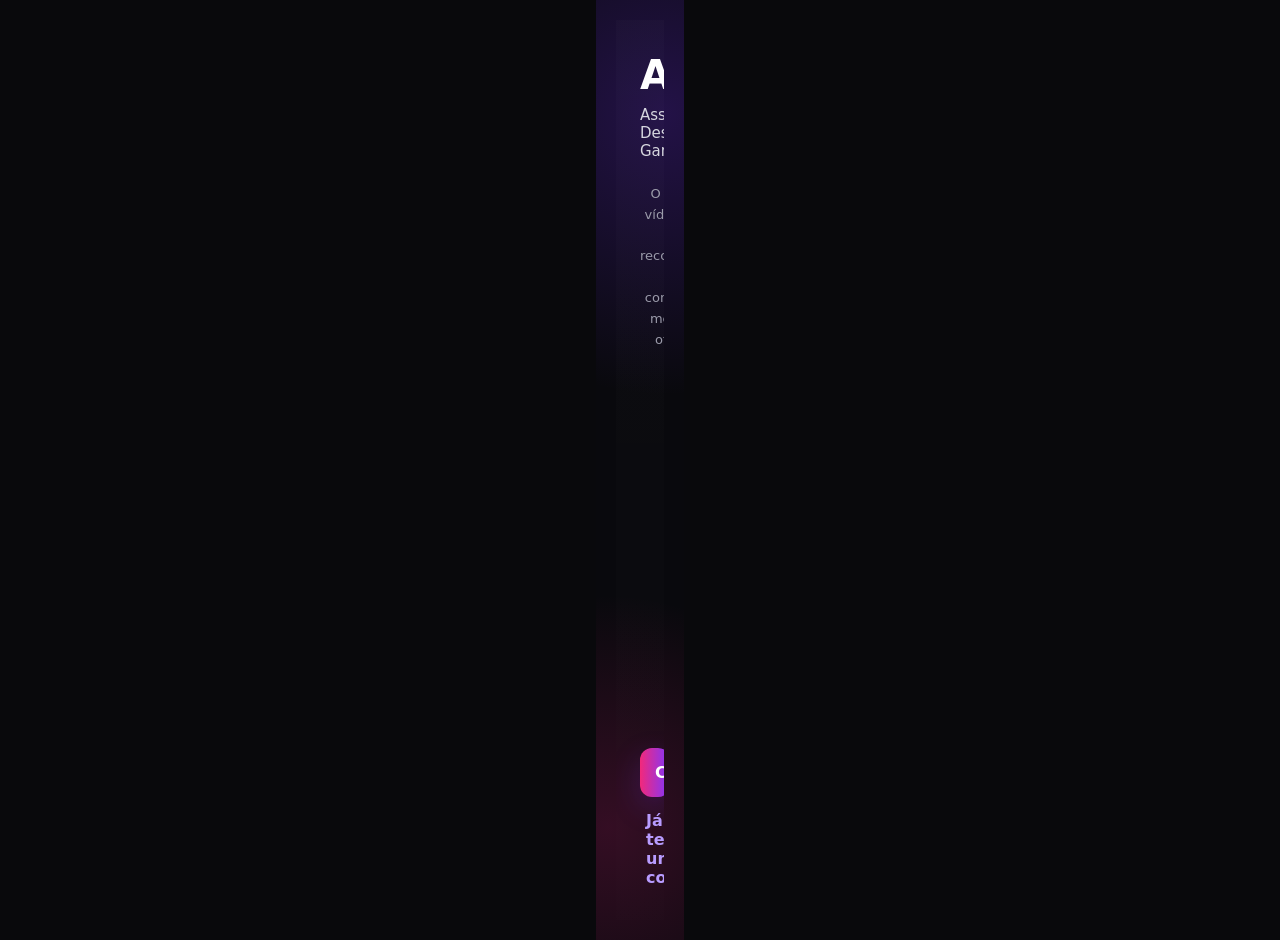
==== app.html @ 6b3e32ad "fix(routes): criar entrada oficial app.html para aplicação moderna" ====
<!doctype html>
<html lang="pt-BR">
<head>
  <meta charset="utf-8">
  <meta name="viewport" content="width=device-width,initial-scale=1">
  <meta http-equiv="refresh" content="0; url=integration/app.html">
  <title>AssistaPay</title>
  <script>
    const target='integration/app.html'+location.search+location.hash;
    location.replace(target);
  </script>
</head>
<body>
  <p>Abrindo o AssistaPay… <a href="integration/app.html">Continuar</a></p>
</body>
</html>
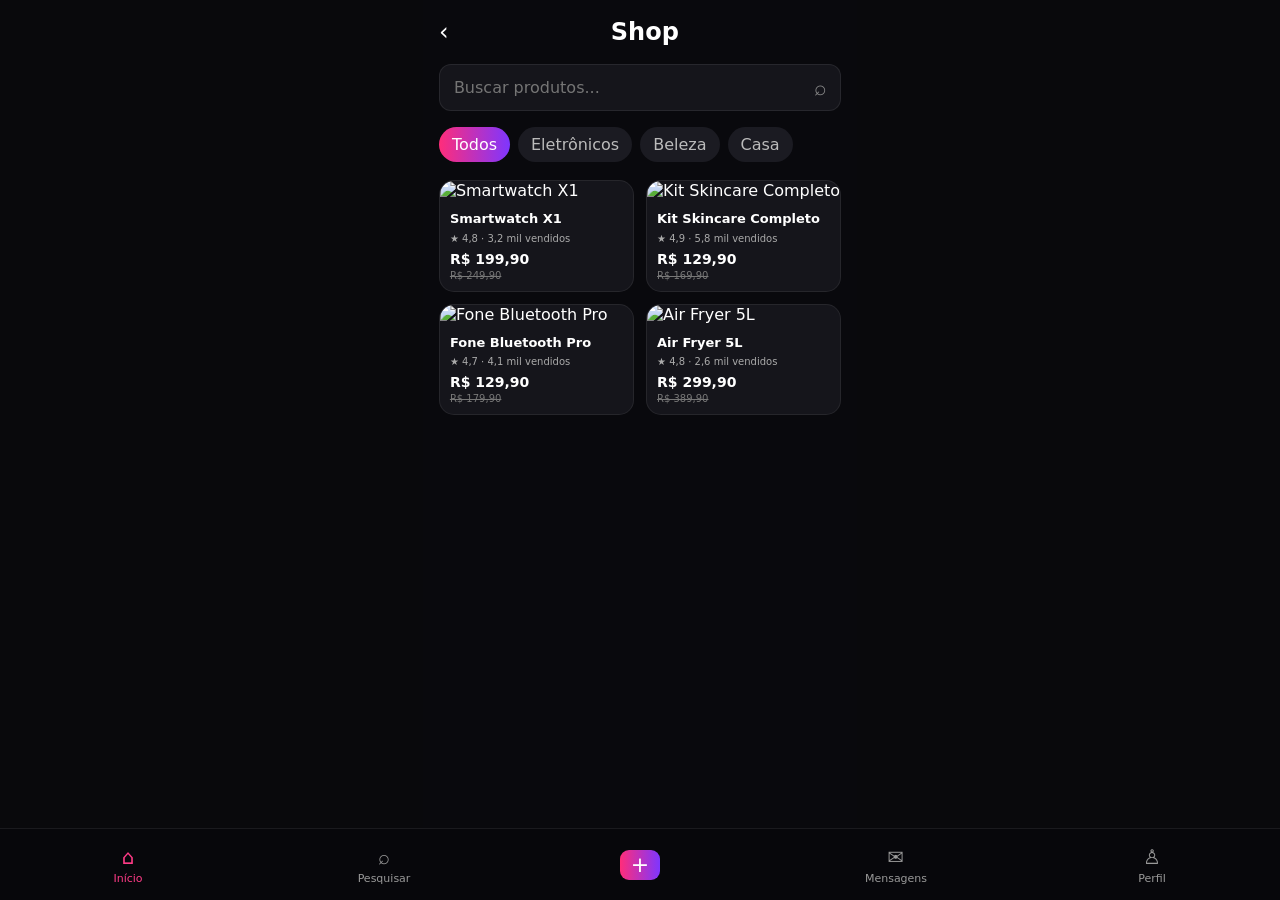
==== commit 25c70afa: "refactor(consolidation): apontar app para entrada moderna consolidada" ====
--- a/app.html
+++ b/app.html
@@ -1,16 +1 @@
-<!doctype html>
-<html lang="pt-BR">
-<head>
-  <meta charset="utf-8">
-  <meta name="viewport" content="width=device-width,initial-scale=1">
-  <meta http-equiv="refresh" content="0; url=integration/app.html">
-  <title>AssistaPay</title>
-  <script>
-    const target='integration/app.html'+location.search+location.hash;
-    location.replace(target);
-  </script>
-</head>
-<body>
-  <p>Abrindo o AssistaPay… <a href="integration/app.html">Continuar</a></p>
-</body>
-</html>
+<!doctype html><html lang="pt-BR"><head><meta charset="utf-8"><meta name="viewport" content="width=device-width,initial-scale=1"><title>AssistaPay</title><script>window.location.href='integration/app-main.html'+window.location.search+window.location.hash;</script></head><body><a href="integration/app-main.html">Abrir AssistaPay</a></body></html>
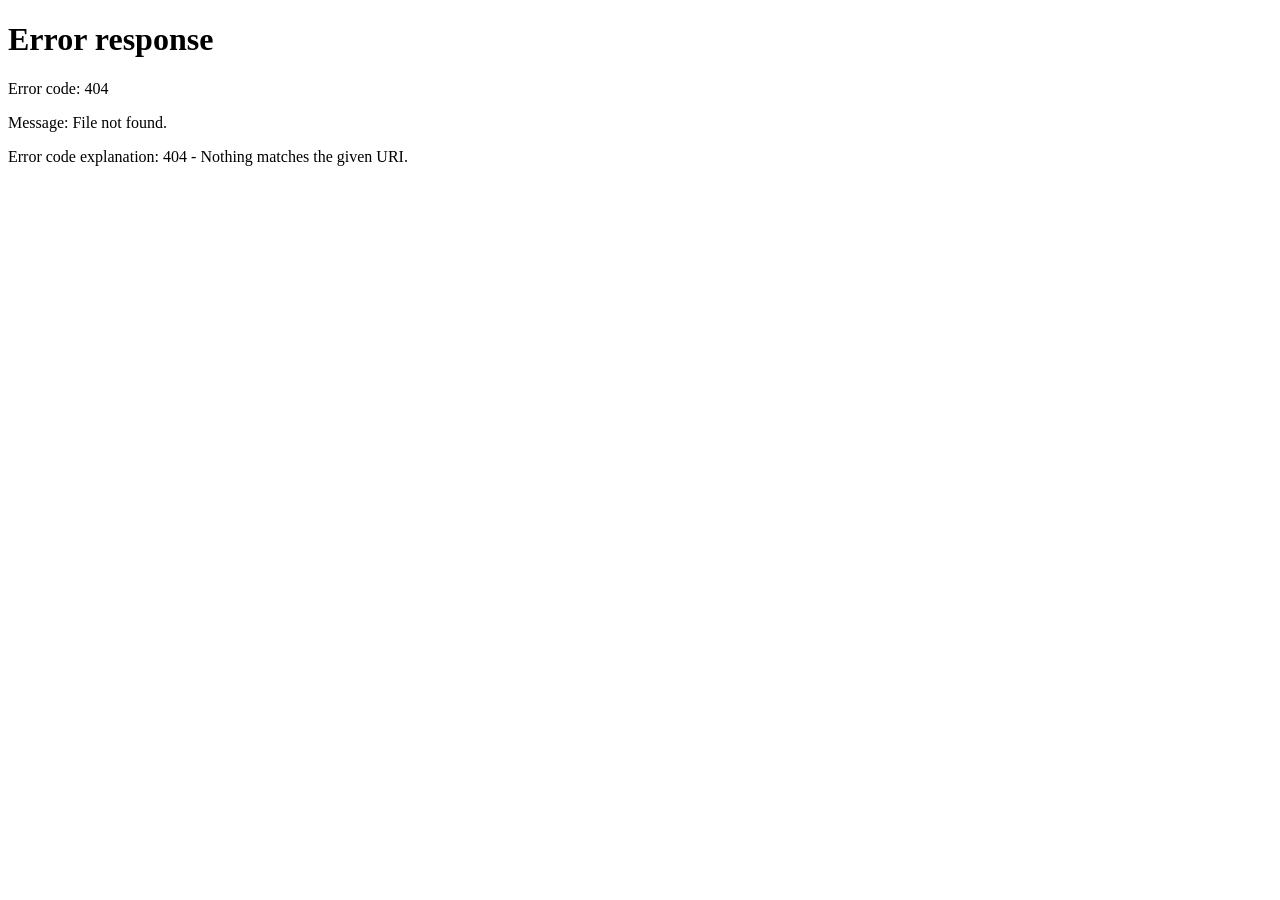
==== commit 317aa24f: "fix: consolidar entrada oficial da aplicação" ====
--- a/app.html
+++ b/app.html
@@ -1 +1,18 @@
-<!doctype html><html lang="pt-BR"><head><meta charset="utf-8"><meta name="viewport" content="width=device-width,initial-scale=1"><title>AssistaPay</title><script>window.location.href='integration/app-main.html'+window.location.search+window.location.hash;</script></head><body><a href="integration/app-main.html">Abrir AssistaPay</a></body></html>+<!doctype html>
+<html lang="pt-BR">
+<head>
+  <meta charset="utf-8">
+  <meta name="viewport" content="width=device-width,initial-scale=1,viewport-fit=cover">
+  <meta name="theme-color" content="#09090d">
+  <title>AssistaPay</title>
+  <script>
+    (function(){
+      var target='/Assistaplay/integration/app-main.html'+location.search+location.hash;
+      location.replace(target);
+    })();
+  </script>
+</head>
+<body style="margin:0;min-height:100vh;display:grid;place-items:center;background:#09090d;color:#fff;font-family:Arial,sans-serif">
+  <p>Abrindo o aplicativo…</p>
+</body>
+</html>
